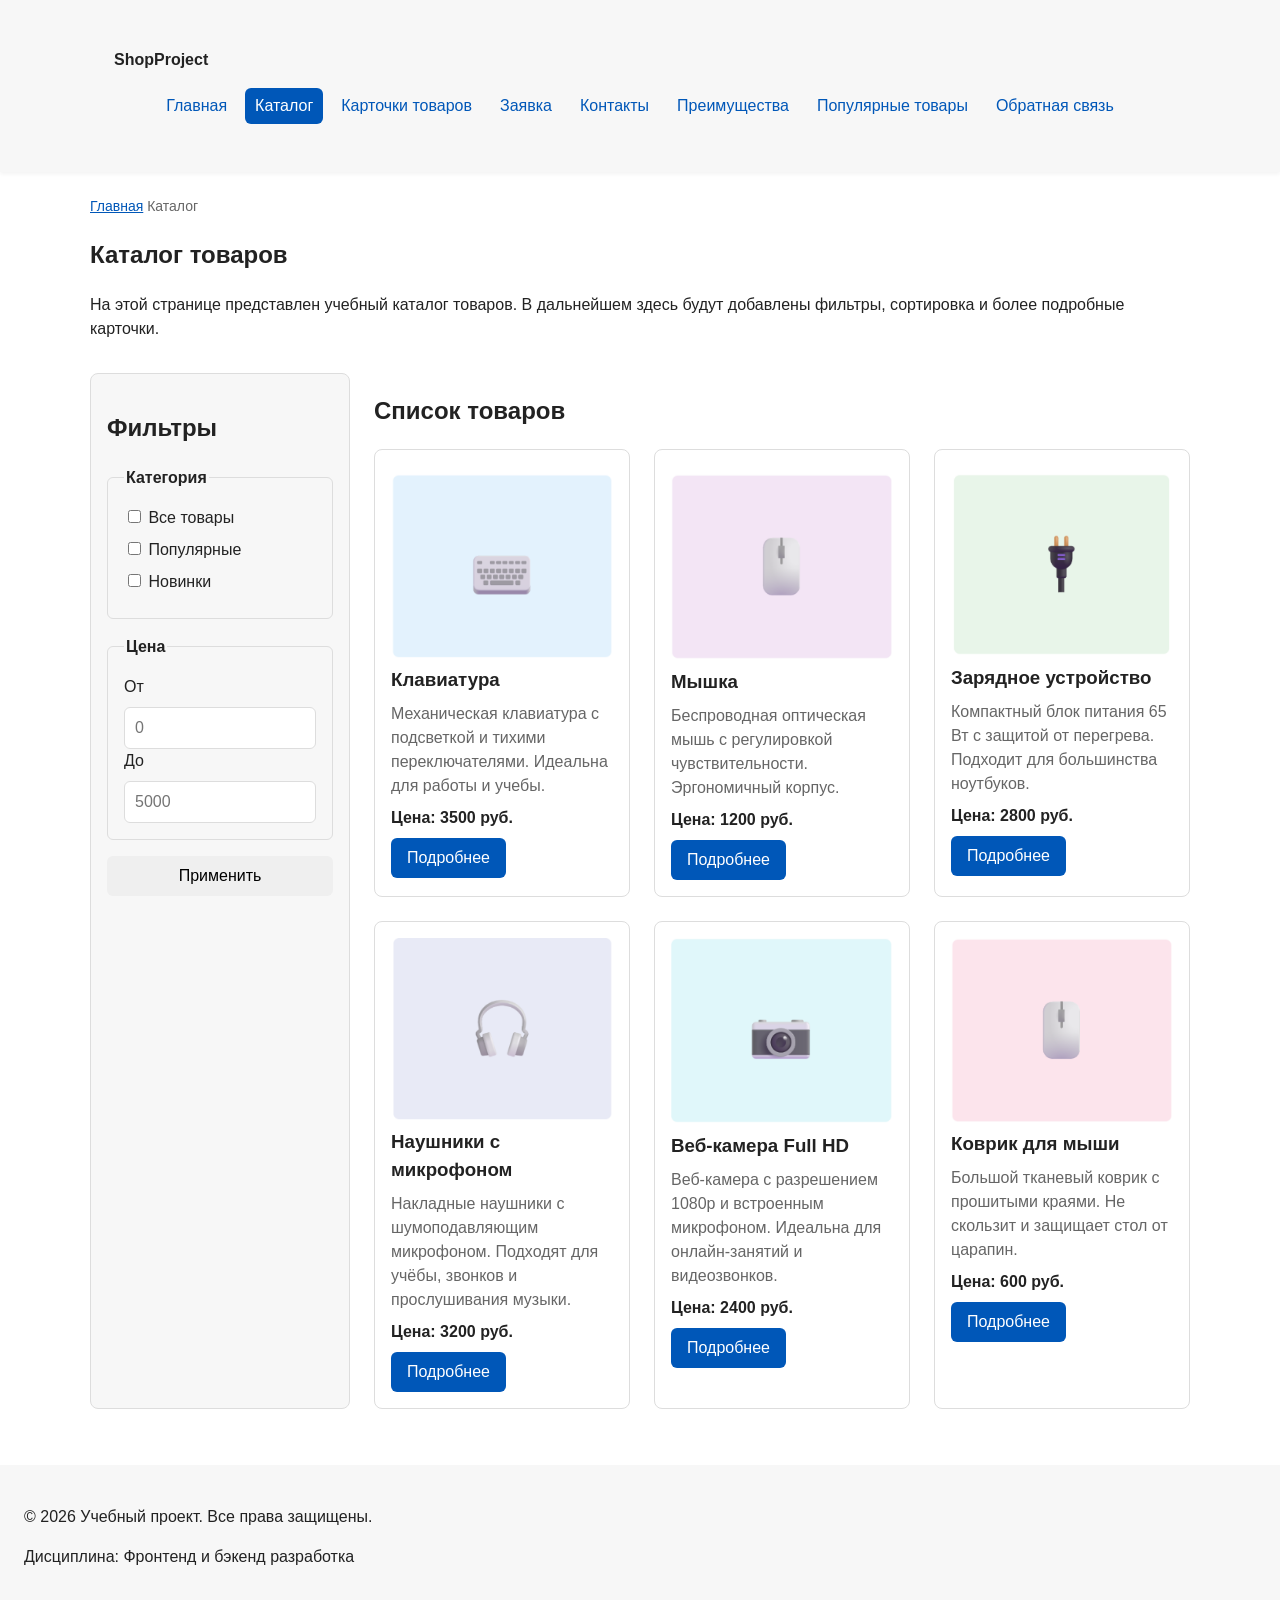
==== catalog.html @ 87cd7b10 "Создана стуктура проекта" ====
<!DOCTYPE html>
<html lang="ru">
<head>
  <meta charset="UTF-8">
  <meta name="viewport" content="width=device-width, initial-scale=1.0">
  <meta name="description" content="Каталог товаров учебного интернет-магазина.">
  <meta property="og:type" content="website">
  <meta property="og:title" content="Учебный интернет-магазин">
  <meta property="og:description" content="Учебный frontend-проект интернет-магазина.">
  <meta property="og:image" content="https://amosovakate.github.io/kr1-html-css-shop/images/preview.png">

  <title>Каталог товаров — Учебный интернет-магазин</title>
  <link rel="stylesheet" href="css/style.css">
</head>
<body>
  <header class="site-header">
    <div class="site-header__inner">
      <a class="site-header__logo" href="index.html">ShopProject</a>

      <nav class="site-nav" aria-label="Основная навигация">
        <ul class="site-nav__list">
          <li class="site-nav__item">
            <a class="site-nav__link" href="index.html">Главная</a>
          </li>
          <li class="site-nav__item">
            <a class="site-nav__link site-nav__link--active" href="catalog.html" aria-current="page">Каталог</a>
          </li>
          <li class="site-nav__item">
              <a class="site-nav__link" href="product.html">Карточки товаров</a>   
          </li>
          <li class="site-nav__item">
              <a class="site-nav__link" href="order.html">Заявка</a> 
          </li> 
          <li class="site-nav__item">
            <a class="site-nav__link" href="contacts.html">Контакты</a>
          </li>
          <li class="site-nav__item">
            <a class="site-nav__link" href="index.html#advantages">Преимущества</a>
          </li>
          <li class="site-nav__item">
            <a class="site-nav__link" href="index.html#popular">Популярные товары</a>
          </li>
          <li class="site-nav__item">
            <a class="site-nav__link" href="index.html#contacts">Обратная связь</a>
          </li>
        </ul>
      </nav>
    </div>
  </header>

  <main>
    <nav class="breadcrumbs" aria-label="Хлебные крошки">
      <a href="index.html">Главная</a>
      <span>Каталог</span>
    </nav>

    <section class="section">
      <h1>Каталог товаров</h1>
      <p>
        На этой странице представлен учебный каталог товаров.
        В дальнейшем здесь будут добавлены фильтры, сортировка и более
        подробные карточки.
      </p>
    </section>

    <section class="catalog-layout">
        <aside class="catalog-filters">
            <h2>Фильтры</h2>

            <form class="filters-form" action="#" method="get">
            <fieldset>
                <legend>Категория</legend>

                <label>
                <input type="checkbox" name="category" value="all">
                Все товары
                </label>

                <label>
                <input type="checkbox" name="category" value="popular">
                Популярные
                </label>

                <label>
                <input type="checkbox" name="category" value="new">
                Новинки
                </label>
            </fieldset>

            <fieldset>
                <legend>Цена</legend>

                <label for="price-from">От</label>
                <input id="price-from" name="price-from" type="number" min="0" placeholder="0">

                <label for="price-to">До</label>
                <input id="price-to" name="price-to" type="number" min="0" placeholder="5000">
            </fieldset>

            <button class="button" type="submit">Применить</button>
            </form>
        </aside>

        <section class="catalog-products">
          <h2>Список товаров</h2>

          <div class="products-grid">
            
            <!-- Товар 1: Клавиатура -->
            <article class="product-card">
              <span class="product-card__badge product-card__badge--new"></span>
              <img src="images/pic1.png" alt="Описание" class="product-card__image">
              <h3 class="product-card__title">Клавиатура</h3>
              <p class="product-card__description">Механическая клавиатура с подсветкой и тихими переключателями. Идеальна для работы и учебы.</p>
              <p class="product-card__price">Цена: 3500 руб.</p>
              <div class="product-card__actions">
                <a class="button button--primary product-card__link" href="product.html">Подробнее</a>
              </div>
            </article>

            <!-- Товар 2: Мышка -->
            <article class="product-card">
              <span class="product-card__badge product-card__badge--new"></span>
              <img src="images/pic2.png" alt="Описание" class="product-card__image">
              <h3 class="product-card__title">Мышка</h3>
              <p class="product-card__description">Беспроводная оптическая мышь с регулировкой чувствительности. Эргономичный корпус.</p>
              <p class="product-card__price">Цена: 1200 руб.</p>
              <div class="product-card__actions">
                <a class="button button--primary product-card__link" href="product.html">Подробнее</a>
              </div>
            </article>

            <!-- Товар 3: Зарядное устройство -->
            <article class="product-card">
              <span class="product-card__badge product-card__badge--new"></span>
              <img src="images/pic3.png" alt="Описание" class="product-card__image">
              <h3 class="product-card__title">Зарядное устройство</h3>
              <p class="product-card__description">Компактный блок питания 65 Вт с защитой от перегрева. Подходит для большинства ноутбуков.</p>
              <p class="product-card__price">Цена: 2800 руб.</p>
              <div class="product-card__actions">
                <a class="button button--primary product-card__link" href="product.html">Подробнее</a>
              </div>
            </article>

            <!-- Товар: Наушники -->
            <article class="product-card">
              <div class="product-card__image-wrapper" style="background-color: #e8eaf6;">
                <img src="images/pic4.png" alt="Наушники" class="product-card__image">
              </div>
              <h3 class="product-card__title">Наушники с микрофоном</h3>
              <p class="product-card__description">Накладные наушники с шумоподавляющим микрофоном. Подходят для учёбы, звонков и прослушивания музыки.</p>
              <p class="product-card__price">Цена: 3200 руб.</p>
              <div class="product-card__actions">
                <a class="button button--primary product-card__link" href="product.html">Подробнее</a>
              </div>
            </article>

            <!-- Товар: Веб-камера -->
            <article class="product-card">
              <div class="product-card__image-wrapper" style="background-color: #e0f7fa;">
                <img src="images/pic5.png" alt="Веб-камера" class="product-card__image">
              </div>
              <h3 class="product-card__title">Веб-камера Full HD</h3>
              <p class="product-card__description">Веб-камера с разрешением 1080p и встроенным микрофоном. Идеальна для онлайн-занятий и видеозвонков.</p>
              <p class="product-card__price">Цена: 2400 руб.</p>
              <div class="product-card__actions">
                <a class="button button--primary product-card__link" href="product.html">Подробнее</a>
              </div>
            </article>

            <!-- Товар: Коврик для мыши -->
            <article class="product-card">
              <div class="product-card__image-wrapper" style="background-color: #fce4ec;">
                <img src="images/pic6.png" alt="Коврик для мыши" class="product-card__image">
              </div>
              <h3 class="product-card__title">Коврик для мыши</h3>
              <p class="product-card__description">Большой тканевый коврик с прошитыми краями. Не скользит и защищает стол от царапин.</p>
              <p class="product-card__price">Цена: 600 руб.</p>
              <div class="product-card__actions">
                <a class="button button--primary product-card__link" href="product.html">Подробнее</a>
              </div>
            </article>

          </div>
        </section>

    
  </main>

  <footer>
    <p>&copy; 2026 Учебный проект. Все права защищены.</p>
    <p>Дисциплина: Фронтенд и бэкенд разработка</p>
  </footer>
    <button class="scroll-top" type="button" aria-label="Наверх">↑</button>
    <script src="js/scroll-top.js"></script>
</body>
</html>
---- css/style.css ----
/* ===============================
   1. Переменные проекта
   =============================== */
   
   :root {
  /* Основные цвета проекта */
  --color-bg: #ffffff;
  --color-text: #222222;
  --color-muted: #666666;
  --color-primary: #0057b8;
  --color-primary-dark: #003f86;
  --color-border: #dddddd;
  --color-surface: #f7f7f7;
  --color-surface-accent: #eef5ff;
  --color-danger: #b00020;
  --color-success: #168a2f;
  --color-success-bg: #eefaf0;
  --color-white: #ffffff;

  /* Отступы */
  --space-xs: 4px;
  --space-sm: 8px;
  --space-md: 16px;
  --space-lg: 24px;
  --space-xl: 32px;

  /* Скругления */
  --radius-sm: 6px;
  --radius-md: 8px;
  --radius-lg: 12px;

  /* Размеры */
  --container-width: 1100px;

}
 

/* ===============================
   2. Базовые стили
   =============================== */

* {
  box-sizing: border-box;
}

body {
  margin: 0;
  font-family: Arial, sans-serif;
  line-height: 1.5;
  color: var(--color-text);
  background-color: var(--color-bg);
}


header,
main,
footer {
  padding: var(--space-lg);
}


header {
  background-color: var(--color-surface);
  position: sticky;
  top: 0;
  z-index: 100;
}

footer {
  background-color: var(--color-surface);
}


   
/* ===============================
   3. Общие элементы интерфейса
   =============================== */


   a {
  color: var(--color-primary);
}

a:hover {
  color: var(--color-primary-dark);
}

a:focus-visible {
  outline: 2px solid var(--color-primary);
  outline-offset: 3px;
}


.site-header {
  background-color: var(--color-surface);
}

.site-header__inner {
  max-width: var(--container-width);
  margin: 0 auto;
  padding: var(--space-lg);
}

.site-header__logo {
  font-weight: 700;
  color: var(--color-text);
  text-decoration: none;
}

.site-nav__list {
  display: flex;
  flex-wrap: nowrap;       /* Добавьте это, чтобы меню не переносилось */
  justify-content: center;
  align-items: center;
  gap: 8px;                /* Было var(--space-md) = 16px. Ставим 8px или даже 4px */
  padding: 0;
  margin: var(--space-md) 0 0;
  list-style: none;
}

.site-nav__link {
  display: inline-block;
  padding: 6px 10px;       /* Было var(--space-sm) var(--space-md) = 8px 16px. Уменьшаем до 6px 10px */
  color: var(--color-primary);
  text-decoration: none;
  border-radius: var(--radius-sm);
  white-space: nowrap;     /* Чтобы текст не переносился внутри кнопки */
}

.site-nav__link:hover {
  color: var(--color-white);
  background-color: var(--color-primary);
}

.site-nav__link:focus-visible {
  outline: 2px solid var(--color-primary);
  outline-offset: 3px;
}

.site-nav__link--active {
  color: var(--color-white);
  background-color: var(--color-primary);
}


/*
  Hero-блок — первый крупный блок страницы.
  Он визуально отделяется от остальных разделов фоном и отступами.
*/
/* ===============================
   4. Компоненты страницы
   =============================== */

.hero {
  max-width: var(--container-width);
  margin: 0 auto var(--space-xl);
  padding: var(--space-xl) var(--space-lg);
  background-color: var(--color-surface-accent);
  border-radius: var(--radius-lg);
}

.section {
  max-width: var(--container-width);
  margin: 0 auto var(--space-xl);
}

.section h2 {
  margin-top: 0;
}



/*
  Карточка товара — самостоятельный блок.
  На следующих занятиях карточки будут доработаны и выстроены в сетку.
*/
.product-card {
  display: flex;
  flex-direction: column;
  gap: var(--space-sm);
  padding: var(--space-md);
  border: 1px solid var(--color-border);
  border-radius: var(--radius-md);
  background-color: var(--color-bg);
}

.product-card:hover {
  border-color: var(--color-primary);
}

.product-card--featured {
  border-color: var(--color-primary);
}

.product-card--discount {
  border-color: var(--color-danger);
}

.product-card__title {
  margin: 0;
  color: var(--color-text);
}

.product-card__description {
  margin: 0;
  color: var(--color-muted);
}

.product-card__price {
  margin: 0;
  font-weight: 700;
}

.product-card--discount .product-card__price {
  color: var(--color-danger);
}

.product-card__button {
  margin-top: auto;
  align-self: flex-start;
}


/* ===============================
   5. Кнопка действия
   =============================== */
.button {
  display: inline-block;
  padding: var(--space-sm) var(--space-md);
  border: none;
  border-radius: var(--radius-sm);
  font: inherit;
  text-decoration: none;
  cursor: pointer;
}

.button--primary {
  color: var(--color-white);
  background-color: var(--color-primary);
}

.button--primary:hover {
  background-color: var(--color-primary-dark);
}

.button--secondary {
  color: var(--color-primary);
  background-color: transparent;
  border: 1px solid var(--color-primary);
}

.button--secondary:hover {
  color: var(--color-white);
  background-color: var(--color-primary);
}

.button:focus-visible {
  outline: 2px solid var(--color-primary);
  outline-offset: 3px;
}

.button:disabled,
.button--disabled {
  opacity: 0.6;
  cursor: not-allowed;
}




/* ===============================
   6. Форма и модальное окно
   =============================== */

.order-dialog {
  width: min(100% - 32px, 560px);
  padding: var(--space-lg);
  border: none;
  border-radius: var(--radius-lg);
}

.order-dialog::backdrop {
  background-color: rgba(0, 0, 0, 0.5);
}

.order-dialog__title {
  margin-top: 0;
}


.order-form__field {
  margin-bottom: var(--space-md);
}

.order-form__label {
  display: block;
  margin-bottom: var(--space-xs);
}

.order-form__input,
.order-form__select,
.order-form__textarea {
  width: 100%;
  padding: 10px 12px;
  border: 1px solid var(--color-border);
  border-radius: var(--radius-sm);
  font: inherit;
}

.order-form__input:hover,
.order-form__select:hover,
.order-form__textarea:hover {
  border-color: var(--color-primary);
}

.order-form__input:focus-visible,
.order-form__select:focus-visible,
.order-form__textarea:focus-visible {
  outline: 2px solid var(--color-primary);
  outline-offset: 3px;
}

.order-form__checkbox {
  width: auto;
}

.order-form__hint {
  display: block;
  margin-top: var(--space-xs);
  color: var(--color-muted);
}

.order-form__actions {
  display: flex;
  gap: var(--space-md);
  margin-top: var(--space-lg);
}

[aria-invalid="true"] {
  border-color: var(--color-danger);
}

.success-message {
  max-width: var(--container-width);
  margin: var(--space-lg) auto;
  padding: var(--space-md);
  border-left: 4px solid var(--color-success);
  background-color: var(--color-success-bg);
}

/* ===============================
   7. Хлебные крошки
   =============================== */

.breadcrumbs {
  max-width: var(--container-width);
  margin: 0 auto var(--space-md);
  font-size: 14px;
  color: var(--color-muted);
}

.breadcrumbs__link {
  color: var(--color-primary);
}

.breadcrumbs__current::before {
  content: " / ";
  color: var(--color-muted);
}


/* ===============================
   8. Плавная навигация
   =============================== */

html {
  scroll-behavior: smooth;
}


/* Оставляем ваше правило как есть */
:target {
  outline: 2px dashed var(--color-primary);
  outline-offset: 4px;
}

/* Добавляем новое правило для отступа при прокрутке */
section[id],
div[id],
:target {
  scroll-margin-top: 200px;
}

.products-grid {
  display: grid;
  grid-template-columns: repeat(3, 1fr);
  gap: var(--space-lg);
}


.catalog-layout {
  max-width: var(--container-width);
  margin: 0 auto var(--space-xl);
  display: grid;
  grid-template-columns: 260px 1fr;
  grid-template-areas: "filters products";
  gap: var(--space-lg);
}

.catalog-filters {
  grid-area: filters;
  padding: var(--space-md);
  border: 1px solid var(--color-border);
  border-radius: var(--radius-md);
  background-color: var(--color-surface);
}

.catalog-products {
  grid-area: products;
}


.filters-form {
  display: grid;
  gap: var(--space-md);
}

.filters-form fieldset {
  margin: 0;
  padding: var(--space-md);
  border: 1px solid var(--color-border);
  border-radius: var(--radius-sm);
}

.filters-form legend {
  font-weight: 700;
}

.filters-form label {
  display: block;
  margin-bottom: var(--space-sm);
}

.filters-form input[type="number"] {
  width: 100%;
  padding: 8px 10px;
  border: 1px solid var(--color-border);
  border-radius: var(--radius-sm);
  font: inherit;
}
/* ===============================
   9. Кнопка «Наверх»
   =============================== */

.scroll-top {
  position: fixed;
  right: var(--space-lg);
  bottom: var(--space-lg);
  z-index: 100;
  width: 48px;
  height: 48px;
  font-size: 24px;
  line-height: 1;
  color: var(--color-white);
  background-color: var(--color-primary);
  border: none;
  border-radius: 50%;
  cursor: pointer;

  /* по умолчанию скрыта */
  opacity: 0;
  visibility: hidden;
  transition: opacity 0.3s, visibility 0.3s, background-color 0.2s;
}

.scroll-top--visible {
  opacity: 1;
  visibility: visible;
}

.scroll-top:hover {
  background-color: var(--color-primary-dark);
}

.scroll-top:focus-visible {
  outline: 2px solid var(--color-primary);
  outline-offset: 3px;
}

/* ===============================
   Стили для страницы каталога
   =============================== */

.container {
  max-width: var(--container-width);
  margin: 0 auto;
  padding: var(--space-lg);
}

.page-title {
  font-size: 32px;
  margin-top: var(--space-md);
  margin-bottom: var(--space-xs);
}

.page-subtitle {
  color: var(--color-muted);
  margin-bottom: var(--space-xl);
}

/* --- Карточка товара (горизонтальная) --- */
.product-list {
  display: flex;
  flex-direction: column;
  gap: var(--space-lg);
  margin-bottom: var(--space-xl);
}

.product-row {
  display: grid;
  grid-template-columns: 300px 1fr; /* Картинка 300px, остальное текст */
  gap: var(--space-xl);
  padding: var(--space-lg);
  border: 1px solid var(--color-border);
  border-radius: var(--radius-lg);
  background-color: var(--color-bg);
  align-items: center;
}

.product-row__image-wrapper {
  width: 100%;
}

.product-row__image {
  width: 100%;
  height: 250px;
  border-radius: var(--radius-md);
  display: flex;
  justify-content: center;
  align-items: center;
  font-size: 80px; /* Для эмодзи-заглушки */
}

/* Цвета фонов для картинок (как на макете) */
.product-row__image--lamp { background-color: #e3f2fd; }
.product-row__image--notebook { background-color: #f3e5f5; }
.product-row__image--backpack { background-color: #e8f5e9; }

.product-row__content {
  display: flex;
  flex-direction: column;
  height: 100%;
}

.product-row__category {
  font-size: 14px;
  color: var(--color-muted);
  margin-bottom: var(--space-xs);
}

.product-row__title {
  font-size: 24px;
  margin: 0 0 var(--space-sm) 0;
}

.product-row__desc {
  color: var(--color-text);
  margin-bottom: var(--space-lg);
}

.product-row__footer {
  margin-top: auto; /* Прижимает цену и кнопку к низу */
  display: flex;
  flex-direction: column;
  align-items: flex-start;
  gap: var(--space-sm);
}

.product-row__price {
  font-weight: 700;
  font-size: 18px;
  margin: 0;
}

.product-card__image {
  max-width: 100%;      
  max-height: 100%;     
  width: auto;         /* Сохраняем пропорции */
  height: auto;        /* Сохраняем пропорции */
  object-fit: contain; /* Картинка вписывается, не обрезаясь */
  display: block;      /* Убираем лишние отступы снизу */
}

/* --- Таблица сравнения --- */
.comparison-section {
  margin-bottom: var(--space-xl);
}

.comparison-section h2 {
  margin-bottom: var(--space-xs);
}

.comparison-section h3 {
  font-size: 16px;
  font-weight: normal;
  margin-bottom: var(--space-md);
}

.table-wrapper {
  overflow-x: auto; /* Чтобы таблица не ломала верстку на телефонах */
}

.comparison-table {
  width: 100%;
  border-collapse: collapse;
  font-size: 15px;
}

.comparison-table th,
.comparison-table td {
  padding: 12px 16px;
  text-align: left;
  border: 1px solid var(--color-border);
}

.comparison-table th {
  background-color: var(--color-surface);
  font-weight: 700;
}

.comparison-table tr:nth-child(even) {
  background-color: #fafafa;
}

/* --- Блок "Нужна помощь" --- */
.help-banner {
  padding: var(--space-lg);
  background-color: var(--color-surface);
  border-left: 4px solid var(--color-primary);
  margin-bottom: var(--space-xl);
}

.help-banner h3 {
  margin-top: 0;
  margin-bottom: var(--space-sm);
}

.help-banner p {
  margin-bottom: var(--space-sm);
}

.help-banner__link {
  color: var(--color-primary);
  text-decoration: underline;
}
.help-banner__link:hover {
  color: var(--color-primary-dark);
}



/* ===============================
   Стили для страницы Заявки
   =============================== */

/* Контейнер для центрирования контента */
.container {
  max-width: var(--container-width);
  margin: 0 auto;
  padding: var(--space-lg);
}

/* Ограничиваем ширину формы, чтобы она не растягивалась на весь экран */
.order-form {
  max-width: 600px; /* Форма будет шириной 600px, как на скриншоте */
  padding: var(--space-xl);
  border: 1px solid var(--color-border);
  border-radius: var(--radius-lg);
  background-color: var(--color-bg);
  margin-top: var(--space-lg);
}

/* Стили для чекбокса (чтобы он был в одну строку с текстом) */
.order-form__checkbox-label {
  display: flex;
  align-items: center;
  gap: var(--space-sm);
  cursor: pointer;
  font-size: 15px;
}

.order-form__checkbox {
  width: auto; /* Сбрасываем width: 100% из общего стиля */
  margin: 0;
}

/* Небольшая корректировка для полей ввода даты */
.order-form__input[type="date"] {
  color: var(--color-text);
  font-family: inherit;
}

/* 
  ВАЖНО: Исправляем наложение шапки (баг со скриншота).
  Если у вас header имеет position: sticky, 
  добавьте это правило, чтобы контент не заезжал под него.
*/
header {
  position: sticky;
  top: 0;
  z-index: 1000; /* Шапка должна быть поверх всего */
  background-color: var(--color-surface); /* Фон, чтобы форма не просвечивала */
  box-shadow: 0 2px 4px rgba(0,0,0,0.05); /* Легкая тень для отделения */
}

/* Отступ для main, чтобы контент не прилипал к шапке */
main {
  padding-top: var(--space-lg);
}
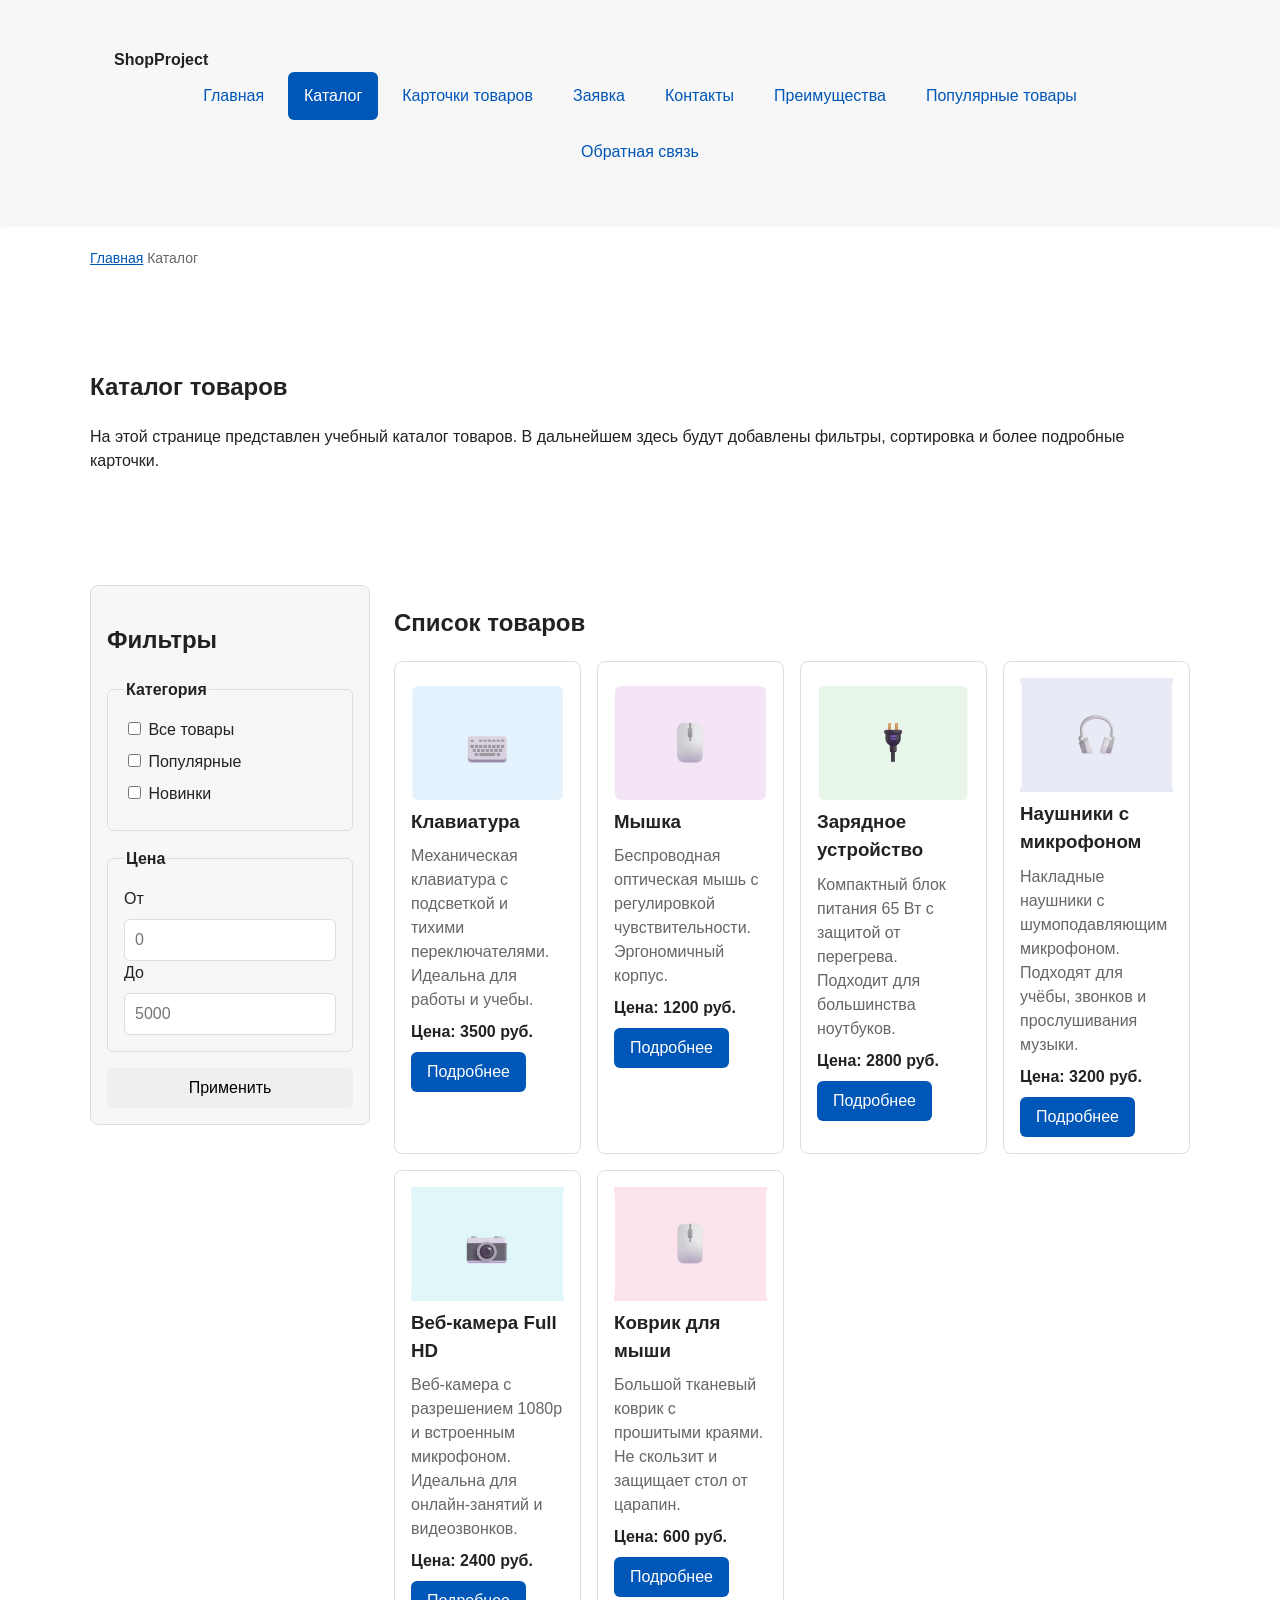
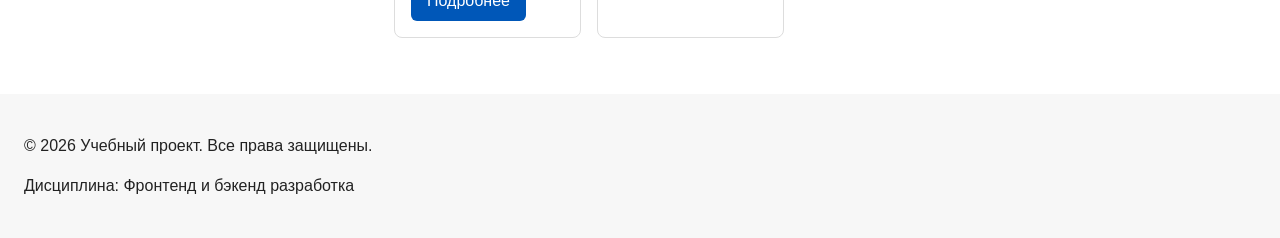
==== commit 4279c3a3: "Практика 12" ====
--- a/catalog.html
+++ b/catalog.html
@@ -11,6 +11,7 @@
 
   <title>Каталог товаров — Учебный интернет-магазин</title>
   <link rel="stylesheet" href="css/style.css">
+  <link rel="stylesheet" href="css/responsive.css">
 </head>
 <body>
   <header class="site-header">
--- a/css/responsive.css
+++ b/css/responsive.css
@@ -0,0 +1,214 @@
+/*
+  Адаптивные стили для контрольной работы №3.
+  Подход: Mobile First.
+  Базовые стили рассчитаны на мобильный экран.
+  Расширения добавляются через min-width медиазапросы.
+*/
+
+*,
+*::before,
+*::after {
+  box-sizing: border-box;
+}
+
+html {
+  scroll-behavior: smooth;
+}
+
+img,
+video {
+  max-width: 100%;
+  height: auto;
+}
+
+body {
+  overflow-x: hidden;
+}
+
+.container,
+.main,
+.section {
+  width: min(100% - 32px, 1200px);
+  margin-inline: auto;
+}
+
+.section {
+  padding-block: clamp(24px, 5vw, 64px);
+}
+
+.site-nav__list {
+  display: flex;
+  flex-direction: column;
+  gap: var(--space-sm, 8px);
+  padding: 0;
+  margin: 0;
+  list-style: none;
+}
+
+.site-nav__link {
+  display: block;
+  padding: 12px 16px;
+}
+
+@media (min-width: 768px) {
+  .site-nav__list {
+    flex-direction: row;
+    flex-wrap: wrap;
+    align-items: center;
+  }
+}
+
+.site-header {
+  position: sticky;
+  top: 0;
+  z-index: 100;
+}
+
+.hero {
+  display: grid;
+  gap: var(--space-lg, 24px);
+  align-items: center;
+}
+
+.hero__content {
+  display: grid;
+  gap: var(--space-md, 16px);
+}
+
+.hero__title {
+  font-size: clamp(28px, 7vw, 56px);
+  line-height: 1.1;
+}
+
+.hero__image {
+  width: 100%;
+  max-width: 520px;
+  margin-inline: auto;
+}
+
+@media (min-width: 900px) {
+  .hero {
+    grid-template-columns: minmax(0, 1fr) minmax(320px, 520px);
+  }
+}
+
+.products-grid {
+  display: grid;
+  grid-template-columns: 1fr;
+  gap: var(--space-md, 16px);
+}
+
+.product-card {
+  min-width: 0;
+}
+
+.product-card__title,
+.product-card__description {
+  overflow-wrap: anywhere;
+}
+
+@media (min-width: 640px) {
+  .products-grid {
+    grid-template-columns: repeat(2, minmax(0, 1fr));
+  }
+}
+
+@media (min-width: 1024px) {
+  .products-grid {
+    grid-template-columns: repeat(3, minmax(0, 1fr));
+  }
+}
+
+@media (min-width: 1280px) {
+  .products-grid {
+    grid-template-columns: repeat(4, minmax(0, 1fr));
+  }
+}
+
+.catalog-layout {
+  display: grid;
+  gap: var(--space-lg, 24px);
+}
+
+.catalog-filters {
+  order: -1;
+}
+
+@media (min-width: 1024px) {
+  .catalog-layout {
+    grid-template-columns: 280px minmax(0, 1fr);
+    align-items: start;
+  }
+
+  .catalog-filters {
+    position: sticky;
+    top: 88px;
+    order: initial;
+  }
+}
+
+.product-card__image {
+  display: block;
+  width: 100%;
+  aspect-ratio: 4 / 3;
+  object-fit: cover;
+  border-radius: var(--radius-md, 8px);
+}
+
+.order-form {
+  display: grid;
+  gap: var(--space-md, 16px);
+}
+
+.order-form__group {
+  display: grid;
+  gap: var(--space-xs, 8px);
+}
+
+.order-form__input,
+.order-form__textarea,
+.order-form__select {
+  width: 100%;
+  min-height: 44px;
+  padding: 10px 12px;
+  font: inherit;
+}
+
+.order-form__textarea {
+  min-height: 120px;
+  resize: vertical;
+}
+
+@media (min-width: 768px) {
+  .order-form {
+    grid-template-columns: repeat(2, minmax(0, 1fr));
+  }
+
+  .order-form__group--wide {
+    grid-column: 1 / -1;
+  }
+}
+
+.order-dialog {
+  width: min(100% - 32px, 560px);
+  max-height: calc(100vh - 32px);
+  overflow: auto;
+}
+
+.order-dialog::backdrop {
+  background: rgb(0 0 0 / 0.5);
+}
+
+.back-to-top {
+  position: fixed;
+  right: 16px;
+  bottom: 16px;
+  z-index: 90;
+}
+
+@media (min-width: 768px) {
+  .back-to-top {
+    right: 32px;
+    bottom: 32px;
+  }
+}
